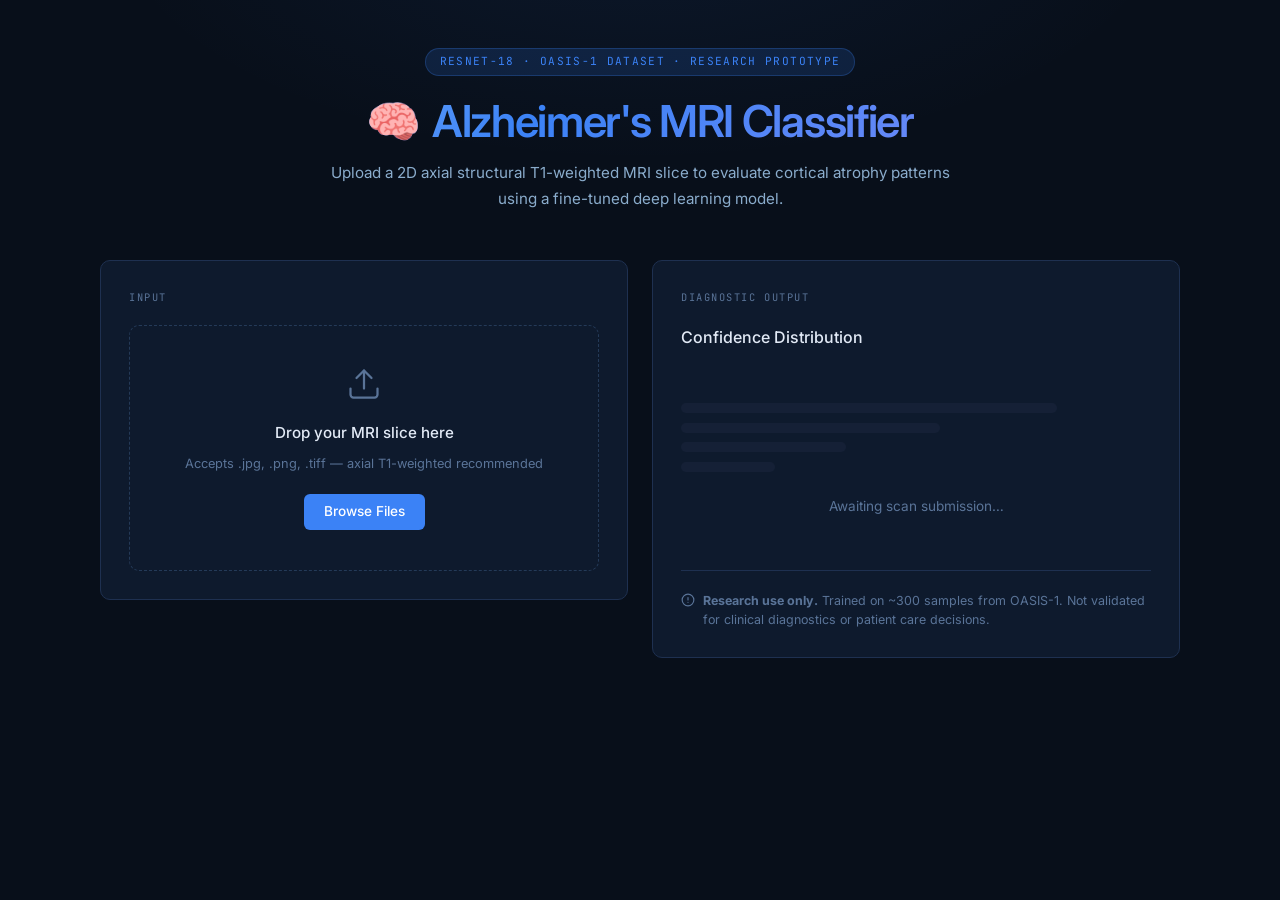
==== index.html @ ae60f461 "Add files via upload" ====
<!DOCTYPE html>
<html lang="en">
<head>
    <meta charset="UTF-8">
    <meta name="viewport" content="width=device-width, initial-scale=1.0">
    <title>Alzheimer's MRI Classifier</title>
    <link rel="preconnect" href="https://fonts.googleapis.com">
    <link rel="preconnect" href="https://fonts.gstatic.com" crossorigin>
    <link href="https://fonts.googleapis.com/css2?family=Inter:wght@300;400;500;600&family=JetBrains+Mono:wght@400;500&display=swap" rel="stylesheet">
    <link rel="stylesheet" href="styles.css">
</head>
<body>

    <div class="container">
        <header>
            <div class="header-tag">ResNet-18 · OASIS-1 Dataset · Research Prototype</div>
            <h1><span class="brain-icon">🧠</span> Alzheimer's MRI Classifier</h1>
            <p class="subtitle">Upload a 2D axial structural T1-weighted MRI slice to evaluate cortical atrophy patterns using a fine-tuned deep learning model.</p>
        </header>

        <div class="grid">
            <!-- Upload Panel -->
            <div class="card upload-card">
                <div class="card-label">INPUT</div>
                <div id="dropZone" class="drop-zone" onclick="document.getElementById('fileInput').click()">
                    <div class="drop-icon">
                        <svg xmlns="http://www.w3.org/2000/svg" width="36" height="36" viewBox="0 0 24 24" fill="none" stroke="currentColor" stroke-width="1.5" stroke-linecap="round" stroke-linejoin="round">
                            <path d="M21 15v4a2 2 0 0 1-2 2H5a2 2 0 0 1-2-2v-4"/>
                            <polyline points="17 8 12 3 7 8"/>
                            <line x1="12" y1="3" x2="12" y2="15"/>
                        </svg>
                    </div>
                    <p class="drop-title">Drop your MRI slice here</p>
                    <p class="drop-hint">Accepts .jpg, .png, .tiff — axial T1-weighted recommended</p>
                    <span class="btn-browse">Browse Files</span>
                    <input type="file" id="fileInput" accept="image/*" hidden>
                </div>
                <div class="preview-wrapper" id="previewWrapper" style="display: none;">
                    <img id="previewImage" class="mri-preview" src="#" alt="MRI Scan Preview">
                    <div class="preview-label">
                        <span class="mono" id="previewFilename">scan.jpg</span>
                        <span class="change-link" onclick="document.getElementById('fileInput').click()">Change</span>
                    </div>
                </div>
            </div>

            <!-- Results Panel -->
            <div class="card metrics-card">
                <div class="card-label">DIAGNOSTIC OUTPUT</div>
                <h3>Confidence Distribution</h3>

                <div id="warningBanner" class="warning-banner" style="display: none;"></div>

                <div id="resultsContainer">
                    <div class="placeholder-state">
                        <div class="placeholder-bars">
                            <div class="ph-bar" style="width: 80%"></div>
                            <div class="ph-bar" style="width: 55%"></div>
                            <div class="ph-bar" style="width: 35%"></div>
                            <div class="ph-bar" style="width: 20%"></div>
                        </div>
                        <p class="placeholder-text">Awaiting scan submission…</p>
                    </div>
                </div>

                <footer class="clinical-disclaimer">
                    <svg xmlns="http://www.w3.org/2000/svg" width="14" height="14" viewBox="0 0 24 24" fill="none" stroke="currentColor" stroke-width="2" stroke-linecap="round" stroke-linejoin="round"><circle cx="12" cy="12" r="10"/><line x1="12" y1="8" x2="12" y2="12"/><line x1="12" y1="16" x2="12.01" y2="16"/></svg>
                    <span><strong>Research use only.</strong> Trained on ~300 samples from OASIS-1. Not validated for clinical diagnostics or patient care decisions.</span>
                </footer>
            </div>
        </div>
    </div>

    <script src="script.js"></script>
</body>
</html>
---- styles.css ----
/* ── Tokens ─────────────────────────────────────────────────────────────────── */
:root {
    --bg:           #080f1a;
    --surface:      #0e1a2d;
    --surface-2:    #152036;
    --border:       #1e3050;
    --border-light: #243a58;

    --accent:       #3b82f6;
    --accent-2:     #818cf8;
    --accent-glow:  rgba(59, 130, 246, 0.15);

    --text:         #e2eaf6;
    --text-muted:   #5a7498;
    --text-dim:     #8aaccc;

    --warning-bg:   rgba(124, 45, 18, 0.35);
    --warning-border: #ea580c;
    --warning-text: #fed7aa;

    --success:      #34d399;
    --error:        #f87171;

    --radius:       10px;
    --radius-sm:    6px;
    --mono:         'JetBrains Mono', monospace;
    --sans:         'Inter', -apple-system, BlinkMacSystemFont, sans-serif;
}

/* ── Reset & Base ───────────────────────────────────────────────────────────── */
*, *::before, *::after { box-sizing: border-box; margin: 0; padding: 0; }

body {
    background-color: var(--bg);
    background-image:
        radial-gradient(ellipse 60% 40% at 50% -10%, rgba(59,130,246,0.08) 0%, transparent 70%);
    color: var(--text);
    font-family: var(--sans);
    font-size: 15px;
    line-height: 1.6;
    min-height: 100vh;
    padding: 3rem 1.25rem 4rem;
}

/* ── Layout ─────────────────────────────────────────────────────────────────── */
.container {
    max-width: 1080px;
    margin: 0 auto;
}

/* ── Header ─────────────────────────────────────────────────────────────────── */
header {
    text-align: center;
    margin-bottom: 3rem;
}

.header-tag {
    display: inline-block;
    font-family: var(--mono);
    font-size: 0.7rem;
    letter-spacing: 0.12em;
    text-transform: uppercase;
    color: var(--accent);
    background: var(--accent-glow);
    border: 1px solid rgba(59,130,246,0.25);
    border-radius: 999px;
    padding: 0.25rem 0.85rem;
    margin-bottom: 1.25rem;
}

h1 {
    font-size: clamp(1.9rem, 4vw, 2.75rem);
    font-weight: 600;
    letter-spacing: -0.03em;
    line-height: 1.15;
    margin-bottom: 0.85rem;
    background: linear-gradient(135deg, #93c5fd 0%, var(--accent) 40%, var(--accent-2) 100%);
    -webkit-background-clip: text;
    -webkit-text-fill-color: transparent;
    background-clip: text;
}

.brain-icon {
    -webkit-text-fill-color: initial;
    margin-right: 0.2rem;
}

.subtitle {
    color: var(--text-dim);
    font-size: 0.95rem;
    max-width: 620px;
    margin: 0 auto;
    line-height: 1.7;
}

/* ── Grid ───────────────────────────────────────────────────────────────────── */
.grid {
    display: grid;
    grid-template-columns: repeat(auto-fit, minmax(420px, 1fr));
    gap: 1.5rem;
    align-items: start;
}

/* ── Cards ──────────────────────────────────────────────────────────────────── */
.card {
    background: var(--surface);
    border: 1px solid var(--border);
    border-radius: var(--radius);
    padding: 1.75rem;
    display: flex;
    flex-direction: column;
    gap: 1.25rem;
}

.card-label {
    font-family: var(--mono);
    font-size: 0.65rem;
    letter-spacing: 0.15em;
    color: var(--text-muted);
    text-transform: uppercase;
}

.metrics-card h3 {
    font-size: 1rem;
    font-weight: 500;
    color: var(--text);
    margin: 0;
}

/* ── Drop Zone ──────────────────────────────────────────────────────────────── */
.drop-zone {
    border: 1.5px dashed var(--border-light);
    border-radius: var(--radius);
    padding: 2.5rem 1.5rem;
    text-align: center;
    cursor: pointer;
    transition: border-color 0.2s, background 0.2s;
    display: flex;
    flex-direction: column;
    align-items: center;
    gap: 0.5rem;
}

.drop-zone:hover,
.drop-zone.drag-over {
    border-color: var(--accent);
    background: var(--accent-glow);
}

.drop-icon {
    color: var(--text-muted);
    margin-bottom: 0.25rem;
    transition: color 0.2s;
}

.drop-zone:hover .drop-icon,
.drop-zone.drag-over .drop-icon {
    color: var(--accent);
}

.drop-title {
    font-weight: 500;
    color: var(--text);
    font-size: 0.95rem;
}

.drop-hint {
    font-size: 0.8rem;
    color: var(--text-muted);
    margin-bottom: 0.5rem;
}

.btn-browse {
    display: inline-block;
    background: var(--accent);
    color: #fff;
    font-size: 0.85rem;
    font-weight: 500;
    padding: 0.45rem 1.25rem;
    border-radius: var(--radius-sm);
    cursor: pointer;
    transition: opacity 0.15s, transform 0.15s;
    margin-top: 0.25rem;
    user-select: none;
}

.btn-browse:hover { opacity: 0.88; transform: translateY(-1px); }
.btn-browse:active { transform: translateY(0); }

/* ── Preview ────────────────────────────────────────────────────────────────── */
.preview-wrapper {
    display: flex;
    flex-direction: column;
    align-items: center;
    gap: 0.75rem;
}

.mri-preview {
    width: 100%;
    max-height: 320px;
    object-fit: contain;
    border-radius: var(--radius-sm);
    border: 1px solid var(--border);
    background: #000;
    display: block;
}

.preview-label {
    display: flex;
    justify-content: space-between;
    align-items: center;
    width: 100%;
    font-size: 0.8rem;
}

.mono {
    font-family: var(--mono);
    color: var(--text-dim);
    font-size: 0.75rem;
}

.change-link {
    color: var(--accent);
    cursor: pointer;
    font-size: 0.8rem;
    font-weight: 500;
    transition: opacity 0.15s;
}
.change-link:hover { opacity: 0.75; }

/* ── Placeholder State ──────────────────────────────────────────────────────── */
.placeholder-state {
    display: flex;
    flex-direction: column;
    align-items: center;
    gap: 1.5rem;
    padding: 2rem 0;
}

.placeholder-bars {
    width: 100%;
    display: flex;
    flex-direction: column;
    gap: 0.6rem;
}

.ph-bar {
    height: 10px;
    border-radius: 999px;
    background: var(--surface-2);
    animation: pulse 2s ease-in-out infinite;
}

.ph-bar:nth-child(2) { animation-delay: 0.15s; }
.ph-bar:nth-child(3) { animation-delay: 0.3s; }
.ph-bar:nth-child(4) { animation-delay: 0.45s; }

@keyframes pulse {
    0%, 100% { opacity: 0.4; }
    50%       { opacity: 0.8; }
}

.placeholder-text {
    font-size: 0.85rem;
    color: var(--text-muted);
}

/* ── Loading Spinner ────────────────────────────────────────────────────────── */
.loading {
    display: flex;
    flex-direction: column;
    align-items: center;
    gap: 1rem;
    padding: 3rem 0;
    color: var(--text-dim);
    font-size: 0.9rem;
}

.spinner {
    width: 32px;
    height: 32px;
    border: 2.5px solid var(--border-light);
    border-top-color: var(--accent);
    border-radius: 50%;
    animation: spin 0.7s linear infinite;
}

@keyframes spin {
    to { transform: rotate(360deg); }
}

/* ── Warning Banner ─────────────────────────────────────────────────────────── */
.warning-banner {
    background: var(--warning-bg);
    border: 1px solid var(--warning-border);
    color: var(--warning-text);
    padding: 0.7rem 1rem;
    border-radius: var(--radius-sm);
    font-size: 0.85rem;
    line-height: 1.5;
}

/* ── Result Bars ────────────────────────────────────────────────────────────── */
.results-list {
    display: flex;
    flex-direction: column;
    gap: 1.1rem;
    padding: 0.25rem 0;
}

.bar-row {
    display: flex;
    flex-direction: column;
    gap: 0.4rem;
}

.bar-labels {
    display: flex;
    justify-content: space-between;
    align-items: baseline;
}

.class-name {
    font-size: 0.88rem;
    color: var(--text-dim);
    font-weight: 400;
}

.winner .class-name {
    color: #93c5fd;
    font-weight: 600;
}

.percentage-val {
    font-family: var(--mono);
    font-size: 0.8rem;
    color: var(--text-muted);
}

.winner .percentage-val {
    color: var(--accent);
}

.bar-track {
    background: var(--surface-2);
    height: 8px;
    border-radius: 999px;
    overflow: hidden;
}

.bar-fill {
    background: linear-gradient(to right, var(--accent), var(--accent-2));
    height: 100%;
    border-radius: 999px;
    width: 0%;
    transition: width 0.7s cubic-bezier(0.4, 0, 0.2, 1);
}

.winner .bar-fill {
    background: linear-gradient(to right, #60a5fa, #a5b4fc);
    box-shadow: 0 0 10px rgba(96, 165, 250, 0.4);
}

/* ── Top Prediction Badge ───────────────────────────────────────────────────── */
.prediction-badge {
    display: inline-flex;
    align-items: center;
    gap: 0.4rem;
    font-family: var(--mono);
    font-size: 0.75rem;
    color: var(--success);
    background: rgba(52, 211, 153, 0.1);
    border: 1px solid rgba(52, 211, 153, 0.25);
    border-radius: 999px;
    padding: 0.2rem 0.6rem;
    margin-left: 0.5rem;
    vertical-align: middle;
}

/* ── Error State ────────────────────────────────────────────────────────────── */
.error {
    text-align: center;
    padding: 2.5rem 1rem;
    color: var(--error);
    font-size: 0.9rem;
    line-height: 1.7;
}

.error small {
    display: block;
    margin-top: 0.4rem;
    font-family: var(--mono);
    font-size: 0.73rem;
    color: var(--text-muted);
}

/* ── Disclaimer ─────────────────────────────────────────────────────────────── */
.clinical-disclaimer {
    display: flex;
    align-items: flex-start;
    gap: 0.5rem;
    padding-top: 1.25rem;
    border-top: 1px solid var(--border);
    font-size: 0.78rem;
    color: var(--text-muted);
    line-height: 1.55;
    margin-top: auto;
}

.clinical-disclaimer svg {
    flex-shrink: 0;
    margin-top: 2px;
}

/* ── Responsive ─────────────────────────────────────────────────────────────── */
@media (max-width: 680px) {
    body { padding: 2rem 1rem 3rem; }

    .grid {
        grid-template-columns: 1fr;
    }

    h1 { font-size: 1.75rem; }
}

@media (prefers-reduced-motion: reduce) {
    .bar-fill    { transition: none; }
    .ph-bar      { animation: none; opacity: 0.5; }
    .spinner     { animation: none; }
}
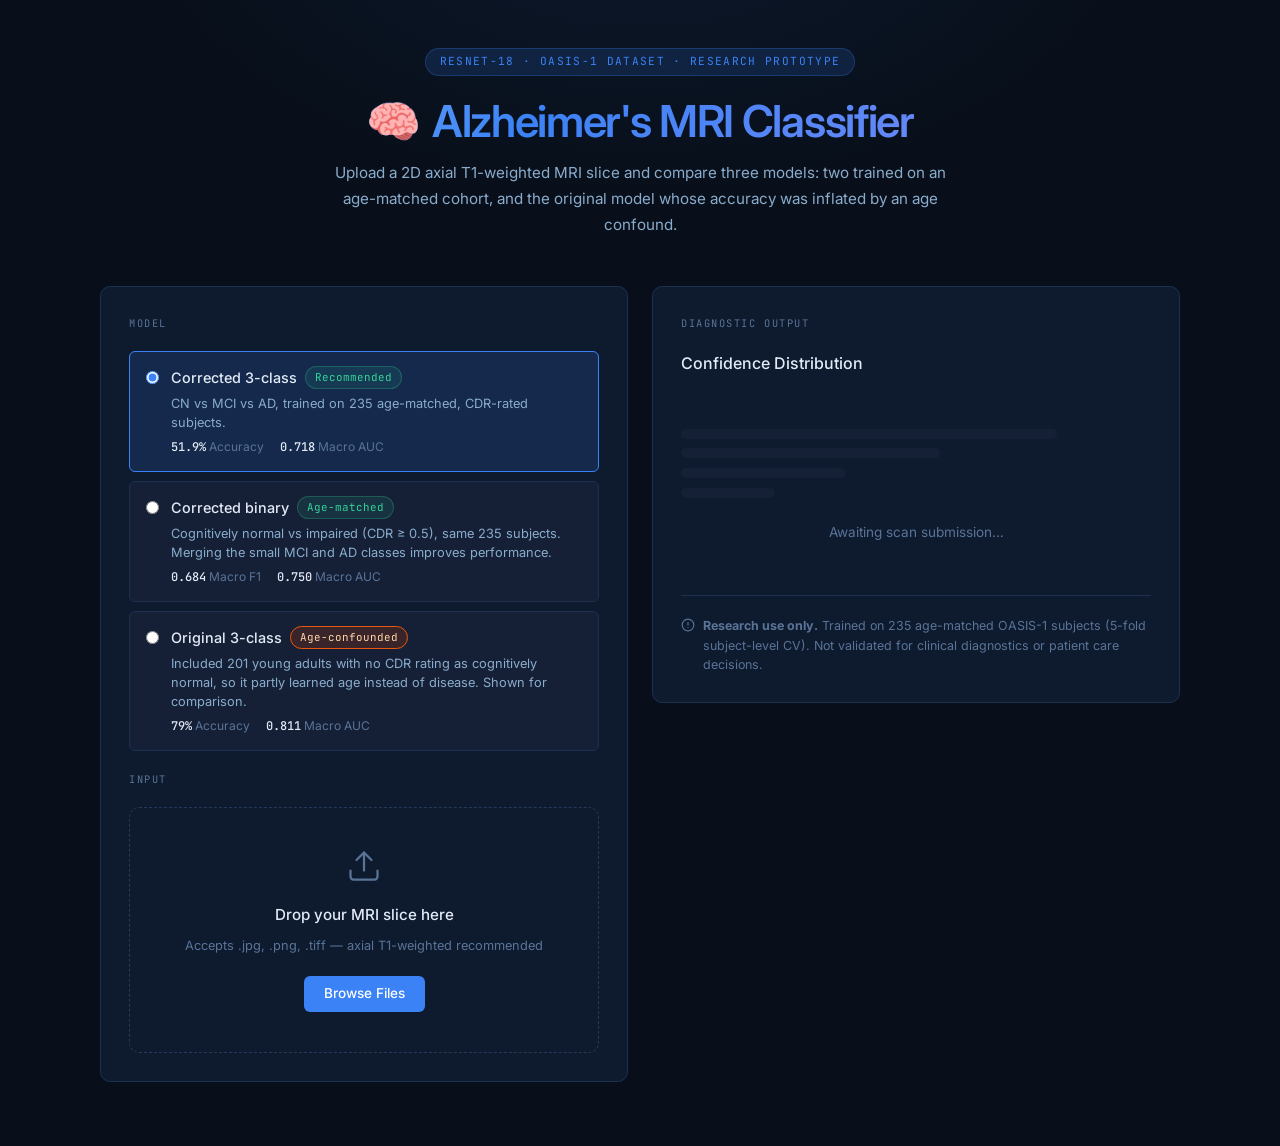
==== commit 4c2ee49e: "Add files via upload" ====
--- a/index.html
+++ b/index.html
@@ -1,76 +1,80 @@
-<!DOCTYPE html>
-<html lang="en">
-<head>
-    <meta charset="UTF-8">
-    <meta name="viewport" content="width=device-width, initial-scale=1.0">
-    <title>Alzheimer's MRI Classifier</title>
-    <link rel="preconnect" href="https://fonts.googleapis.com">
-    <link rel="preconnect" href="https://fonts.gstatic.com" crossorigin>
-    <link href="https://fonts.googleapis.com/css2?family=Inter:wght@300;400;500;600&family=JetBrains+Mono:wght@400;500&display=swap" rel="stylesheet">
-    <link rel="stylesheet" href="styles.css">
-</head>
-<body>
-
-    <div class="container">
-        <header>
-            <div class="header-tag">ResNet-18 · OASIS-1 Dataset · Research Prototype</div>
-            <h1><span class="brain-icon">🧠</span> Alzheimer's MRI Classifier</h1>
-            <p class="subtitle">Upload a 2D axial structural T1-weighted MRI slice to evaluate cortical atrophy patterns using a fine-tuned deep learning model.</p>
-        </header>
-
-        <div class="grid">
-            <!-- Upload Panel -->
-            <div class="card upload-card">
-                <div class="card-label">INPUT</div>
-                <div id="dropZone" class="drop-zone" onclick="document.getElementById('fileInput').click()">
-                    <div class="drop-icon">
-                        <svg xmlns="http://www.w3.org/2000/svg" width="36" height="36" viewBox="0 0 24 24" fill="none" stroke="currentColor" stroke-width="1.5" stroke-linecap="round" stroke-linejoin="round">
-                            <path d="M21 15v4a2 2 0 0 1-2 2H5a2 2 0 0 1-2-2v-4"/>
-                            <polyline points="17 8 12 3 7 8"/>
-                            <line x1="12" y1="3" x2="12" y2="15"/>
-                        </svg>
-                    </div>
-                    <p class="drop-title">Drop your MRI slice here</p>
-                    <p class="drop-hint">Accepts .jpg, .png, .tiff — axial T1-weighted recommended</p>
-                    <span class="btn-browse">Browse Files</span>
-                    <input type="file" id="fileInput" accept="image/*" hidden>
-                </div>
-                <div class="preview-wrapper" id="previewWrapper" style="display: none;">
-                    <img id="previewImage" class="mri-preview" src="#" alt="MRI Scan Preview">
-                    <div class="preview-label">
-                        <span class="mono" id="previewFilename">scan.jpg</span>
-                        <span class="change-link" onclick="document.getElementById('fileInput').click()">Change</span>
-                    </div>
-                </div>
-            </div>
-
-            <!-- Results Panel -->
-            <div class="card metrics-card">
-                <div class="card-label">DIAGNOSTIC OUTPUT</div>
-                <h3>Confidence Distribution</h3>
-
-                <div id="warningBanner" class="warning-banner" style="display: none;"></div>
-
-                <div id="resultsContainer">
-                    <div class="placeholder-state">
-                        <div class="placeholder-bars">
-                            <div class="ph-bar" style="width: 80%"></div>
-                            <div class="ph-bar" style="width: 55%"></div>
-                            <div class="ph-bar" style="width: 35%"></div>
-                            <div class="ph-bar" style="width: 20%"></div>
-                        </div>
-                        <p class="placeholder-text">Awaiting scan submission…</p>
-                    </div>
-                </div>
-
-                <footer class="clinical-disclaimer">
-                    <svg xmlns="http://www.w3.org/2000/svg" width="14" height="14" viewBox="0 0 24 24" fill="none" stroke="currentColor" stroke-width="2" stroke-linecap="round" stroke-linejoin="round"><circle cx="12" cy="12" r="10"/><line x1="12" y1="8" x2="12" y2="12"/><line x1="12" y1="16" x2="12.01" y2="16"/></svg>
-                    <span><strong>Research use only.</strong> Trained on ~300 samples from OASIS-1. Not validated for clinical diagnostics or patient care decisions.</span>
-                </footer>
-            </div>
-        </div>
-    </div>
-
-    <script src="script.js"></script>
-</body>
-</html>+<!DOCTYPE html>
+<html lang="en">
+<head>
+    <meta charset="UTF-8">
+    <meta name="viewport" content="width=device-width, initial-scale=1.0">
+    <title>Alzheimer's MRI Classifier</title>
+    <link rel="preconnect" href="https://fonts.googleapis.com">
+    <link rel="preconnect" href="https://fonts.gstatic.com" crossorigin>
+    <link href="https://fonts.googleapis.com/css2?family=Inter:wght@300;400;500;600&family=JetBrains+Mono:wght@400;500&display=swap" rel="stylesheet">
+    <link rel="stylesheet" href="styles.css">
+</head>
+<body>
+
+    <div class="container">
+        <header>
+            <div class="header-tag">ResNet-18 · OASIS-1 Dataset · Research Prototype</div>
+            <h1><span class="brain-icon">🧠</span> Alzheimer's MRI Classifier</h1>
+            <p class="subtitle">Upload a 2D axial T1-weighted MRI slice and compare three models: two trained on an age-matched cohort, and the original model whose accuracy was inflated by an age confound.</p>
+        </header>
+
+        <div class="grid">
+            <!-- Upload Panel -->
+            <div class="card upload-card">
+                <div class="card-label">MODEL</div>
+                <div class="model-picker" id="modelPicker" role="radiogroup" aria-label="Choose a model"></div>
+
+                <div class="card-label">INPUT</div>
+                <div id="dropZone" class="drop-zone" tabindex="0" role="button" aria-label="Upload an MRI slice">
+                    <div class="drop-icon">
+                        <svg xmlns="http://www.w3.org/2000/svg" width="36" height="36" viewBox="0 0 24 24" fill="none" stroke="currentColor" stroke-width="1.5" stroke-linecap="round" stroke-linejoin="round">
+                            <path d="M21 15v4a2 2 0 0 1-2 2H5a2 2 0 0 1-2-2v-4"/>
+                            <polyline points="17 8 12 3 7 8"/>
+                            <line x1="12" y1="3" x2="12" y2="15"/>
+                        </svg>
+                    </div>
+                    <p class="drop-title">Drop your MRI slice here</p>
+                    <p class="drop-hint">Accepts .jpg, .png, .tiff — axial T1-weighted recommended</p>
+                    <span class="btn-browse">Browse Files</span>
+                    <input type="file" id="fileInput" accept="image/*" hidden>
+                </div>
+                <div class="preview-wrapper" id="previewWrapper" style="display: none;">
+                    <img id="previewImage" class="mri-preview" src="#" alt="MRI Scan Preview">
+                    <div class="preview-label">
+                        <span class="mono" id="previewFilename">scan.jpg</span>
+                        <span class="change-link" id="changeLink" tabindex="0" role="button">Change</span>
+                    </div>
+                </div>
+            </div>
+
+            <!-- Results Panel -->
+            <div class="card metrics-card">
+                <div class="card-label">DIAGNOSTIC OUTPUT</div>
+                <h3>Confidence Distribution</h3>
+                <p class="result-model" id="resultModel" style="display: none;"></p>
+
+                <div id="warningBanner" class="warning-banner" style="display: none;"></div>
+
+                <div id="resultsContainer">
+                    <div class="placeholder-state">
+                        <div class="placeholder-bars">
+                            <div class="ph-bar" style="width: 80%"></div>
+                            <div class="ph-bar" style="width: 55%"></div>
+                            <div class="ph-bar" style="width: 35%"></div>
+                            <div class="ph-bar" style="width: 20%"></div>
+                        </div>
+                        <p class="placeholder-text">Awaiting scan submission…</p>
+                    </div>
+                </div>
+
+                <footer class="clinical-disclaimer">
+                    <svg xmlns="http://www.w3.org/2000/svg" width="14" height="14" viewBox="0 0 24 24" fill="none" stroke="currentColor" stroke-width="2" stroke-linecap="round" stroke-linejoin="round"><circle cx="12" cy="12" r="10"/><line x1="12" y1="8" x2="12" y2="12"/><line x1="12" y1="16" x2="12.01" y2="16"/></svg>
+                    <span><strong>Research use only.</strong> <span id="disclaimerText"></span> Not validated for clinical diagnostics or patient care decisions.</span>
+                </footer>
+            </div>
+        </div>
+    </div>
+
+    <script src="script.js"></script>
+</body>
+</html>
--- a/styles.css
+++ b/styles.css
@@ -1,430 +1,554 @@
-/* ── Tokens ─────────────────────────────────────────────────────────────────── */
-:root {
-    --bg:           #080f1a;
-    --surface:      #0e1a2d;
-    --surface-2:    #152036;
-    --border:       #1e3050;
-    --border-light: #243a58;
-
-    --accent:       #3b82f6;
-    --accent-2:     #818cf8;
-    --accent-glow:  rgba(59, 130, 246, 0.15);
-
-    --text:         #e2eaf6;
-    --text-muted:   #5a7498;
-    --text-dim:     #8aaccc;
-
-    --warning-bg:   rgba(124, 45, 18, 0.35);
-    --warning-border: #ea580c;
-    --warning-text: #fed7aa;
-
-    --success:      #34d399;
-    --error:        #f87171;
-
-    --radius:       10px;
-    --radius-sm:    6px;
-    --mono:         'JetBrains Mono', monospace;
-    --sans:         'Inter', -apple-system, BlinkMacSystemFont, sans-serif;
-}
-
-/* ── Reset & Base ───────────────────────────────────────────────────────────── */
-*, *::before, *::after { box-sizing: border-box; margin: 0; padding: 0; }
-
-body {
-    background-color: var(--bg);
-    background-image:
-        radial-gradient(ellipse 60% 40% at 50% -10%, rgba(59,130,246,0.08) 0%, transparent 70%);
-    color: var(--text);
-    font-family: var(--sans);
-    font-size: 15px;
-    line-height: 1.6;
-    min-height: 100vh;
-    padding: 3rem 1.25rem 4rem;
-}
-
-/* ── Layout ─────────────────────────────────────────────────────────────────── */
-.container {
-    max-width: 1080px;
-    margin: 0 auto;
-}
-
-/* ── Header ─────────────────────────────────────────────────────────────────── */
-header {
-    text-align: center;
-    margin-bottom: 3rem;
-}
-
-.header-tag {
-    display: inline-block;
-    font-family: var(--mono);
-    font-size: 0.7rem;
-    letter-spacing: 0.12em;
-    text-transform: uppercase;
-    color: var(--accent);
-    background: var(--accent-glow);
-    border: 1px solid rgba(59,130,246,0.25);
-    border-radius: 999px;
-    padding: 0.25rem 0.85rem;
-    margin-bottom: 1.25rem;
-}
-
-h1 {
-    font-size: clamp(1.9rem, 4vw, 2.75rem);
-    font-weight: 600;
-    letter-spacing: -0.03em;
-    line-height: 1.15;
-    margin-bottom: 0.85rem;
-    background: linear-gradient(135deg, #93c5fd 0%, var(--accent) 40%, var(--accent-2) 100%);
-    -webkit-background-clip: text;
-    -webkit-text-fill-color: transparent;
-    background-clip: text;
-}
-
-.brain-icon {
-    -webkit-text-fill-color: initial;
-    margin-right: 0.2rem;
-}
-
-.subtitle {
-    color: var(--text-dim);
-    font-size: 0.95rem;
-    max-width: 620px;
-    margin: 0 auto;
-    line-height: 1.7;
-}
-
-/* ── Grid ───────────────────────────────────────────────────────────────────── */
-.grid {
-    display: grid;
-    grid-template-columns: repeat(auto-fit, minmax(420px, 1fr));
-    gap: 1.5rem;
-    align-items: start;
-}
-
-/* ── Cards ──────────────────────────────────────────────────────────────────── */
-.card {
-    background: var(--surface);
-    border: 1px solid var(--border);
-    border-radius: var(--radius);
-    padding: 1.75rem;
-    display: flex;
-    flex-direction: column;
-    gap: 1.25rem;
-}
-
-.card-label {
-    font-family: var(--mono);
-    font-size: 0.65rem;
-    letter-spacing: 0.15em;
-    color: var(--text-muted);
-    text-transform: uppercase;
-}
-
-.metrics-card h3 {
-    font-size: 1rem;
-    font-weight: 500;
-    color: var(--text);
-    margin: 0;
-}
-
-/* ── Drop Zone ──────────────────────────────────────────────────────────────── */
-.drop-zone {
-    border: 1.5px dashed var(--border-light);
-    border-radius: var(--radius);
-    padding: 2.5rem 1.5rem;
-    text-align: center;
-    cursor: pointer;
-    transition: border-color 0.2s, background 0.2s;
-    display: flex;
-    flex-direction: column;
-    align-items: center;
-    gap: 0.5rem;
-}
-
-.drop-zone:hover,
-.drop-zone.drag-over {
-    border-color: var(--accent);
-    background: var(--accent-glow);
-}
-
-.drop-icon {
-    color: var(--text-muted);
-    margin-bottom: 0.25rem;
-    transition: color 0.2s;
-}
-
-.drop-zone:hover .drop-icon,
-.drop-zone.drag-over .drop-icon {
-    color: var(--accent);
-}
-
-.drop-title {
-    font-weight: 500;
-    color: var(--text);
-    font-size: 0.95rem;
-}
-
-.drop-hint {
-    font-size: 0.8rem;
-    color: var(--text-muted);
-    margin-bottom: 0.5rem;
-}
-
-.btn-browse {
-    display: inline-block;
-    background: var(--accent);
-    color: #fff;
-    font-size: 0.85rem;
-    font-weight: 500;
-    padding: 0.45rem 1.25rem;
-    border-radius: var(--radius-sm);
-    cursor: pointer;
-    transition: opacity 0.15s, transform 0.15s;
-    margin-top: 0.25rem;
-    user-select: none;
-}
-
-.btn-browse:hover { opacity: 0.88; transform: translateY(-1px); }
-.btn-browse:active { transform: translateY(0); }
-
-/* ── Preview ────────────────────────────────────────────────────────────────── */
-.preview-wrapper {
-    display: flex;
-    flex-direction: column;
-    align-items: center;
-    gap: 0.75rem;
-}
-
-.mri-preview {
-    width: 100%;
-    max-height: 320px;
-    object-fit: contain;
-    border-radius: var(--radius-sm);
-    border: 1px solid var(--border);
-    background: #000;
-    display: block;
-}
-
-.preview-label {
-    display: flex;
-    justify-content: space-between;
-    align-items: center;
-    width: 100%;
-    font-size: 0.8rem;
-}
-
-.mono {
-    font-family: var(--mono);
-    color: var(--text-dim);
-    font-size: 0.75rem;
-}
-
-.change-link {
-    color: var(--accent);
-    cursor: pointer;
-    font-size: 0.8rem;
-    font-weight: 500;
-    transition: opacity 0.15s;
-}
-.change-link:hover { opacity: 0.75; }
-
-/* ── Placeholder State ──────────────────────────────────────────────────────── */
-.placeholder-state {
-    display: flex;
-    flex-direction: column;
-    align-items: center;
-    gap: 1.5rem;
-    padding: 2rem 0;
-}
-
-.placeholder-bars {
-    width: 100%;
-    display: flex;
-    flex-direction: column;
-    gap: 0.6rem;
-}
-
-.ph-bar {
-    height: 10px;
-    border-radius: 999px;
-    background: var(--surface-2);
-    animation: pulse 2s ease-in-out infinite;
-}
-
-.ph-bar:nth-child(2) { animation-delay: 0.15s; }
-.ph-bar:nth-child(3) { animation-delay: 0.3s; }
-.ph-bar:nth-child(4) { animation-delay: 0.45s; }
-
-@keyframes pulse {
-    0%, 100% { opacity: 0.4; }
-    50%       { opacity: 0.8; }
-}
-
-.placeholder-text {
-    font-size: 0.85rem;
-    color: var(--text-muted);
-}
-
-/* ── Loading Spinner ────────────────────────────────────────────────────────── */
-.loading {
-    display: flex;
-    flex-direction: column;
-    align-items: center;
-    gap: 1rem;
-    padding: 3rem 0;
-    color: var(--text-dim);
-    font-size: 0.9rem;
-}
-
-.spinner {
-    width: 32px;
-    height: 32px;
-    border: 2.5px solid var(--border-light);
-    border-top-color: var(--accent);
-    border-radius: 50%;
-    animation: spin 0.7s linear infinite;
-}
-
-@keyframes spin {
-    to { transform: rotate(360deg); }
-}
-
-/* ── Warning Banner ─────────────────────────────────────────────────────────── */
-.warning-banner {
-    background: var(--warning-bg);
-    border: 1px solid var(--warning-border);
-    color: var(--warning-text);
-    padding: 0.7rem 1rem;
-    border-radius: var(--radius-sm);
-    font-size: 0.85rem;
-    line-height: 1.5;
-}
-
-/* ── Result Bars ────────────────────────────────────────────────────────────── */
-.results-list {
-    display: flex;
-    flex-direction: column;
-    gap: 1.1rem;
-    padding: 0.25rem 0;
-}
-
-.bar-row {
-    display: flex;
-    flex-direction: column;
-    gap: 0.4rem;
-}
-
-.bar-labels {
-    display: flex;
-    justify-content: space-between;
-    align-items: baseline;
-}
-
-.class-name {
-    font-size: 0.88rem;
-    color: var(--text-dim);
-    font-weight: 400;
-}
-
-.winner .class-name {
-    color: #93c5fd;
-    font-weight: 600;
-}
-
-.percentage-val {
-    font-family: var(--mono);
-    font-size: 0.8rem;
-    color: var(--text-muted);
-}
-
-.winner .percentage-val {
-    color: var(--accent);
-}
-
-.bar-track {
-    background: var(--surface-2);
-    height: 8px;
-    border-radius: 999px;
-    overflow: hidden;
-}
-
-.bar-fill {
-    background: linear-gradient(to right, var(--accent), var(--accent-2));
-    height: 100%;
-    border-radius: 999px;
-    width: 0%;
-    transition: width 0.7s cubic-bezier(0.4, 0, 0.2, 1);
-}
-
-.winner .bar-fill {
-    background: linear-gradient(to right, #60a5fa, #a5b4fc);
-    box-shadow: 0 0 10px rgba(96, 165, 250, 0.4);
-}
-
-/* ── Top Prediction Badge ───────────────────────────────────────────────────── */
-.prediction-badge {
-    display: inline-flex;
-    align-items: center;
-    gap: 0.4rem;
-    font-family: var(--mono);
-    font-size: 0.75rem;
-    color: var(--success);
-    background: rgba(52, 211, 153, 0.1);
-    border: 1px solid rgba(52, 211, 153, 0.25);
-    border-radius: 999px;
-    padding: 0.2rem 0.6rem;
-    margin-left: 0.5rem;
-    vertical-align: middle;
-}
-
-/* ── Error State ────────────────────────────────────────────────────────────── */
-.error {
-    text-align: center;
-    padding: 2.5rem 1rem;
-    color: var(--error);
-    font-size: 0.9rem;
-    line-height: 1.7;
-}
-
-.error small {
-    display: block;
-    margin-top: 0.4rem;
-    font-family: var(--mono);
-    font-size: 0.73rem;
-    color: var(--text-muted);
-}
-
-/* ── Disclaimer ─────────────────────────────────────────────────────────────── */
-.clinical-disclaimer {
-    display: flex;
-    align-items: flex-start;
-    gap: 0.5rem;
-    padding-top: 1.25rem;
-    border-top: 1px solid var(--border);
-    font-size: 0.78rem;
-    color: var(--text-muted);
-    line-height: 1.55;
-    margin-top: auto;
-}
-
-.clinical-disclaimer svg {
-    flex-shrink: 0;
-    margin-top: 2px;
-}
-
-/* ── Responsive ─────────────────────────────────────────────────────────────── */
-@media (max-width: 680px) {
-    body { padding: 2rem 1rem 3rem; }
-
-    .grid {
-        grid-template-columns: 1fr;
-    }
-
-    h1 { font-size: 1.75rem; }
-}
-
-@media (prefers-reduced-motion: reduce) {
-    .bar-fill    { transition: none; }
-    .ph-bar      { animation: none; opacity: 0.5; }
-    .spinner     { animation: none; }
-}+/* ── Tokens ─────────────────────────────────────────────────────────────────── */
+:root {
+    --bg:           #080f1a;
+    --surface:      #0e1a2d;
+    --surface-2:    #152036;
+    --border:       #1e3050;
+    --border-light: #243a58;
+
+    --accent:       #3b82f6;
+    --accent-2:     #818cf8;
+    --accent-glow:  rgba(59, 130, 246, 0.15);
+
+    --text:         #e2eaf6;
+    --text-muted:   #5a7498;
+    --text-dim:     #8aaccc;
+
+    --warning-bg:   rgba(124, 45, 18, 0.35);
+    --warning-border: #ea580c;
+    --warning-text: #fed7aa;
+
+    --success:      #34d399;
+    --error:        #f87171;
+
+    --radius:       10px;
+    --radius-sm:    6px;
+    --mono:         'JetBrains Mono', monospace;
+    --sans:         'Inter', -apple-system, BlinkMacSystemFont, sans-serif;
+}
+
+/* ── Reset & Base ───────────────────────────────────────────────────────────── */
+*, *::before, *::after { box-sizing: border-box; margin: 0; padding: 0; }
+
+body {
+    background-color: var(--bg);
+    background-image:
+        radial-gradient(ellipse 60% 40% at 50% -10%, rgba(59,130,246,0.08) 0%, transparent 70%);
+    color: var(--text);
+    font-family: var(--sans);
+    font-size: 15px;
+    line-height: 1.6;
+    min-height: 100vh;
+    padding: 3rem 1.25rem 4rem;
+}
+
+/* ── Layout ─────────────────────────────────────────────────────────────────── */
+.container {
+    max-width: 1080px;
+    margin: 0 auto;
+}
+
+/* ── Header ─────────────────────────────────────────────────────────────────── */
+header {
+    text-align: center;
+    margin-bottom: 3rem;
+}
+
+.header-tag {
+    display: inline-block;
+    font-family: var(--mono);
+    font-size: 0.7rem;
+    letter-spacing: 0.12em;
+    text-transform: uppercase;
+    color: var(--accent);
+    background: var(--accent-glow);
+    border: 1px solid rgba(59,130,246,0.25);
+    border-radius: 999px;
+    padding: 0.25rem 0.85rem;
+    margin-bottom: 1.25rem;
+}
+
+h1 {
+    font-size: clamp(1.9rem, 4vw, 2.75rem);
+    font-weight: 600;
+    letter-spacing: -0.03em;
+    line-height: 1.15;
+    margin-bottom: 0.85rem;
+    background: linear-gradient(135deg, #93c5fd 0%, var(--accent) 40%, var(--accent-2) 100%);
+    -webkit-background-clip: text;
+    -webkit-text-fill-color: transparent;
+    background-clip: text;
+}
+
+.brain-icon {
+    -webkit-text-fill-color: initial;
+    margin-right: 0.2rem;
+}
+
+.subtitle {
+    color: var(--text-dim);
+    font-size: 0.95rem;
+    max-width: 620px;
+    margin: 0 auto;
+    line-height: 1.7;
+}
+
+/* ── Grid ───────────────────────────────────────────────────────────────────── */
+.grid {
+    display: grid;
+    grid-template-columns: repeat(auto-fit, minmax(420px, 1fr));
+    gap: 1.5rem;
+    align-items: start;
+}
+
+/* ── Cards ──────────────────────────────────────────────────────────────────── */
+.card {
+    background: var(--surface);
+    border: 1px solid var(--border);
+    border-radius: var(--radius);
+    padding: 1.75rem;
+    display: flex;
+    flex-direction: column;
+    gap: 1.25rem;
+}
+
+.card-label {
+    font-family: var(--mono);
+    font-size: 0.65rem;
+    letter-spacing: 0.15em;
+    color: var(--text-muted);
+    text-transform: uppercase;
+}
+
+.metrics-card h3 {
+    font-size: 1rem;
+    font-weight: 500;
+    color: var(--text);
+    margin: 0;
+}
+
+/* ── Model Picker ───────────────────────────────────────────────────────────── */
+.model-picker {
+    display: flex;
+    flex-direction: column;
+    gap: 0.6rem;
+}
+
+.model-option {
+    display: flex;
+    gap: 0.75rem;
+    align-items: flex-start;
+    padding: 0.85rem 1rem;
+    border: 1px solid var(--border);
+    border-radius: var(--radius-sm);
+    background: var(--surface-2);
+    cursor: pointer;
+    transition: border-color 0.15s, background 0.15s;
+}
+
+.model-option:hover { border-color: var(--border-light); }
+
+.model-option:has(input:checked) {
+    border-color: var(--accent);
+    background: var(--accent-glow);
+}
+
+.model-option:has(input:focus-visible) {
+    outline: 2px solid var(--accent);
+    outline-offset: 2px;
+}
+
+.model-option input {
+    accent-color: var(--accent);
+    margin-top: 0.3rem;
+    flex-shrink: 0;
+}
+
+.model-body {
+    display: flex;
+    flex-direction: column;
+    gap: 0.3rem;
+    min-width: 0;
+}
+
+.model-head {
+    display: flex;
+    flex-wrap: wrap;
+    align-items: center;
+    gap: 0.5rem;
+}
+
+.model-name {
+    font-weight: 500;
+    font-size: 0.9rem;
+    color: var(--text);
+}
+
+.model-tag {
+    font-family: var(--mono);
+    font-size: 0.68rem;
+    border-radius: 999px;
+    padding: 0.1rem 0.55rem;
+    border: 1px solid;
+}
+
+.tag-good {
+    color: var(--success);
+    background: rgba(52, 211, 153, 0.1);
+    border-color: rgba(52, 211, 153, 0.25);
+}
+
+.tag-warn {
+    color: var(--warning-text);
+    background: var(--warning-bg);
+    border-color: var(--warning-border);
+}
+
+.model-desc {
+    font-size: 0.8rem;
+    color: var(--text-dim);
+    line-height: 1.5;
+}
+
+.model-metrics {
+    display: flex;
+    flex-wrap: wrap;
+    gap: 1rem;
+    font-size: 0.75rem;
+    color: var(--text-muted);
+}
+
+.model-metrics b {
+    font-family: var(--mono);
+    font-weight: 500;
+    color: var(--text);
+}
+
+.model-unavailable {
+    display: none;
+    font-size: 0.75rem;
+    color: var(--error);
+}
+
+.model-option.disabled {
+    opacity: 0.5;
+    cursor: not-allowed;
+}
+
+.model-option.disabled .model-unavailable { display: block; }
+
+.result-model {
+    font-size: 0.8rem;
+    color: var(--text-dim);
+    margin-top: -0.75rem;
+}
+
+/* ── Drop Zone ──────────────────────────────────────────────────────────────── */
+.drop-zone {
+    border: 1.5px dashed var(--border-light);
+    border-radius: var(--radius);
+    padding: 2.5rem 1.5rem;
+    text-align: center;
+    cursor: pointer;
+    transition: border-color 0.2s, background 0.2s;
+    display: flex;
+    flex-direction: column;
+    align-items: center;
+    gap: 0.5rem;
+}
+
+.drop-zone:hover,
+.drop-zone:focus-visible,
+.drop-zone.drag-over {
+    border-color: var(--accent);
+    background: var(--accent-glow);
+    outline: none;
+}
+
+.drop-icon {
+    color: var(--text-muted);
+    margin-bottom: 0.25rem;
+    transition: color 0.2s;
+}
+
+.drop-zone:hover .drop-icon,
+.drop-zone.drag-over .drop-icon {
+    color: var(--accent);
+}
+
+.drop-title {
+    font-weight: 500;
+    color: var(--text);
+    font-size: 0.95rem;
+}
+
+.drop-hint {
+    font-size: 0.8rem;
+    color: var(--text-muted);
+    margin-bottom: 0.5rem;
+}
+
+.btn-browse {
+    display: inline-block;
+    background: var(--accent);
+    color: #fff;
+    font-size: 0.85rem;
+    font-weight: 500;
+    padding: 0.45rem 1.25rem;
+    border-radius: var(--radius-sm);
+    cursor: pointer;
+    transition: opacity 0.15s, transform 0.15s;
+    margin-top: 0.25rem;
+    user-select: none;
+}
+
+.btn-browse:hover { opacity: 0.88; transform: translateY(-1px); }
+.btn-browse:active { transform: translateY(0); }
+
+/* ── Preview ────────────────────────────────────────────────────────────────── */
+.preview-wrapper {
+    display: flex;
+    flex-direction: column;
+    align-items: center;
+    gap: 0.75rem;
+}
+
+.mri-preview {
+    width: 100%;
+    max-height: 320px;
+    object-fit: contain;
+    border-radius: var(--radius-sm);
+    border: 1px solid var(--border);
+    background: #000;
+    display: block;
+}
+
+.preview-label {
+    display: flex;
+    justify-content: space-between;
+    align-items: center;
+    width: 100%;
+    font-size: 0.8rem;
+}
+
+.mono {
+    font-family: var(--mono);
+    color: var(--text-dim);
+    font-size: 0.75rem;
+}
+
+.change-link {
+    color: var(--accent);
+    cursor: pointer;
+    font-size: 0.8rem;
+    font-weight: 500;
+    transition: opacity 0.15s;
+}
+.change-link:hover { opacity: 0.75; }
+.change-link:focus-visible { outline: 2px solid var(--accent); outline-offset: 2px; border-radius: 3px; }
+
+/* ── Placeholder State ──────────────────────────────────────────────────────── */
+.placeholder-state {
+    display: flex;
+    flex-direction: column;
+    align-items: center;
+    gap: 1.5rem;
+    padding: 2rem 0;
+}
+
+.placeholder-bars {
+    width: 100%;
+    display: flex;
+    flex-direction: column;
+    gap: 0.6rem;
+}
+
+.ph-bar {
+    height: 10px;
+    border-radius: 999px;
+    background: var(--surface-2);
+    animation: pulse 2s ease-in-out infinite;
+}
+
+.ph-bar:nth-child(2) { animation-delay: 0.15s; }
+.ph-bar:nth-child(3) { animation-delay: 0.3s; }
+.ph-bar:nth-child(4) { animation-delay: 0.45s; }
+
+@keyframes pulse {
+    0%, 100% { opacity: 0.4; }
+    50%       { opacity: 0.8; }
+}
+
+.placeholder-text {
+    font-size: 0.85rem;
+    color: var(--text-muted);
+}
+
+/* ── Loading Spinner ────────────────────────────────────────────────────────── */
+.loading {
+    display: flex;
+    flex-direction: column;
+    align-items: center;
+    gap: 1rem;
+    padding: 3rem 0;
+    color: var(--text-dim);
+    font-size: 0.9rem;
+}
+
+.spinner {
+    width: 32px;
+    height: 32px;
+    border: 2.5px solid var(--border-light);
+    border-top-color: var(--accent);
+    border-radius: 50%;
+    animation: spin 0.7s linear infinite;
+}
+
+@keyframes spin {
+    to { transform: rotate(360deg); }
+}
+
+/* ── Warning Banner ─────────────────────────────────────────────────────────── */
+.warning-banner {
+    background: var(--warning-bg);
+    border: 1px solid var(--warning-border);
+    color: var(--warning-text);
+    padding: 0.7rem 1rem;
+    border-radius: var(--radius-sm);
+    font-size: 0.85rem;
+    line-height: 1.5;
+}
+
+/* ── Result Bars ────────────────────────────────────────────────────────────── */
+.results-list {
+    display: flex;
+    flex-direction: column;
+    gap: 1.1rem;
+    padding: 0.25rem 0;
+}
+
+.bar-row {
+    display: flex;
+    flex-direction: column;
+    gap: 0.4rem;
+}
+
+.bar-labels {
+    display: flex;
+    justify-content: space-between;
+    align-items: baseline;
+}
+
+.class-name {
+    font-size: 0.88rem;
+    color: var(--text-dim);
+    font-weight: 400;
+}
+
+.winner .class-name {
+    color: #93c5fd;
+    font-weight: 600;
+}
+
+.percentage-val {
+    font-family: var(--mono);
+    font-size: 0.8rem;
+    color: var(--text-muted);
+}
+
+.winner .percentage-val {
+    color: var(--accent);
+}
+
+.bar-track {
+    background: var(--surface-2);
+    height: 8px;
+    border-radius: 999px;
+    overflow: hidden;
+}
+
+.bar-fill {
+    background: linear-gradient(to right, var(--accent), var(--accent-2));
+    height: 100%;
+    border-radius: 999px;
+    width: 0%;
+    transition: width 0.7s cubic-bezier(0.4, 0, 0.2, 1);
+}
+
+.winner .bar-fill {
+    background: linear-gradient(to right, #60a5fa, #a5b4fc);
+    box-shadow: 0 0 10px rgba(96, 165, 250, 0.4);
+}
+
+/* ── Top Prediction Badge ───────────────────────────────────────────────────── */
+.prediction-badge {
+    display: inline-flex;
+    align-items: center;
+    gap: 0.4rem;
+    font-family: var(--mono);
+    font-size: 0.75rem;
+    color: var(--success);
+    background: rgba(52, 211, 153, 0.1);
+    border: 1px solid rgba(52, 211, 153, 0.25);
+    border-radius: 999px;
+    padding: 0.2rem 0.6rem;
+    margin-left: 0.5rem;
+    vertical-align: middle;
+}
+
+/* ── Error State ────────────────────────────────────────────────────────────── */
+.error {
+    text-align: center;
+    padding: 2.5rem 1rem;
+    color: var(--error);
+    font-size: 0.9rem;
+    line-height: 1.7;
+}
+
+.error small {
+    display: block;
+    margin-top: 0.4rem;
+    font-family: var(--mono);
+    font-size: 0.73rem;
+    color: var(--text-muted);
+}
+
+/* ── Disclaimer ─────────────────────────────────────────────────────────────── */
+.clinical-disclaimer {
+    display: flex;
+    align-items: flex-start;
+    gap: 0.5rem;
+    padding-top: 1.25rem;
+    border-top: 1px solid var(--border);
+    font-size: 0.78rem;
+    color: var(--text-muted);
+    line-height: 1.55;
+    margin-top: auto;
+}
+
+.clinical-disclaimer svg {
+    flex-shrink: 0;
+    margin-top: 2px;
+}
+
+/* ── Responsive ─────────────────────────────────────────────────────────────── */
+@media (max-width: 680px) {
+    body { padding: 2rem 1rem 3rem; }
+
+    .grid {
+        grid-template-columns: 1fr;
+    }
+
+    h1 { font-size: 1.75rem; }
+}
+
+@media (max-width: 480px) {
+    .grid { grid-template-columns: minmax(0, 1fr); }
+    .card { padding: 1.25rem; }
+}
+
+@media (prefers-reduced-motion: reduce) {
+    .bar-fill    { transition: none; }
+    .ph-bar      { animation: none; opacity: 0.5; }
+    .spinner     { animation: none; }
+}
